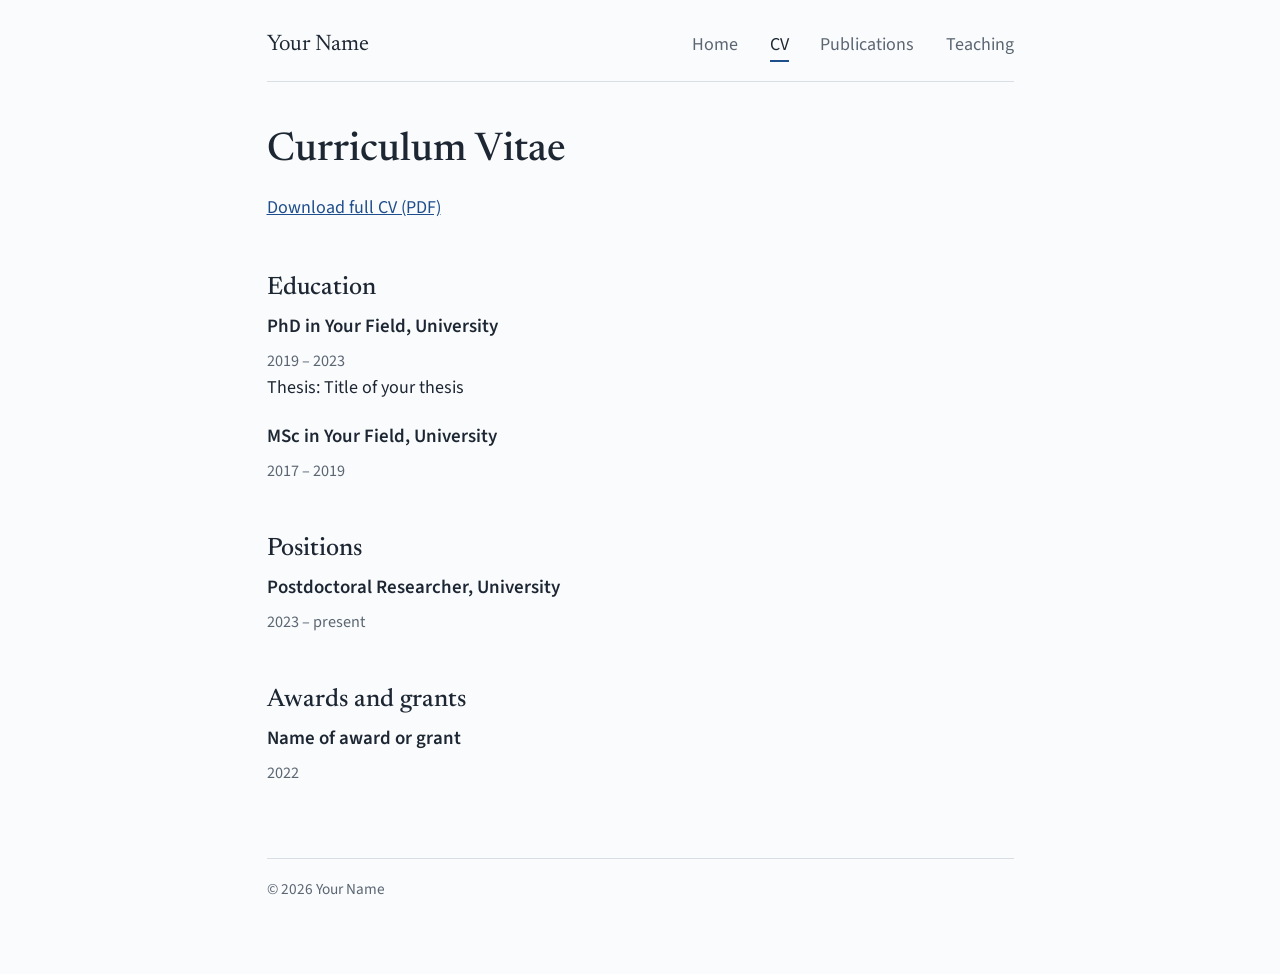
==== cv.html @ 487c5ebc "Files added" ====
<!DOCTYPE html>
<html lang="en">
<head><meta charset="utf-8"><meta name="viewport" content="width=device-width, initial-scale=1"><link rel="preconnect" href="https://fonts.googleapis.com"><link rel="preconnect" href="https://fonts.gstatic.com" crossorigin><link href="https://fonts.googleapis.com/css2?family=Newsreader:wght@400;500&family=Source+Sans+3:wght@400;600&display=swap" rel="stylesheet"><link rel="stylesheet" href="style.css"><title>CV · Your Name</title></head>
<body><div class="wrap">
<header class="site"><a class="name" href="index.html">Your Name</a><a class="nav" href="index.html">Home</a><a class="nav" href="cv.html" aria-current="page">CV</a><a class="nav" href="publications.html">Publications</a><a class="nav" href="teaching.html">Teaching</a></header>
<main>
<h1>Curriculum Vitae</h1>
<p><a href="cv.pdf">Download full CV (PDF)</a></p>
<h2>Education</h2>
<div class="entry"><h3>PhD in Your Field, University</h3><div class="when">2019 – 2023</div><div>Thesis: Title of your thesis</div></div>
<div class="entry"><h3>MSc in Your Field, University</h3><div class="when">2017 – 2019</div></div>
<h2>Positions</h2>
<div class="entry"><h3>Postdoctoral Researcher, University</h3><div class="when">2023 – present</div></div>
<h2>Awards and grants</h2>
<div class="entry"><h3>Name of award or grant</h3><div class="when">2022</div></div>
</main>
<footer>&copy; 2026 Your Name</footer>
</div></body></html>
---- style.css ----
:root{--bg:#fafbfc;--ink:#1d2733;--muted:#5b6673;--line:#d9dee4;--accent:#1f4e8c;--ph:#c9d1da;color-scheme:light}
@media (prefers-color-scheme:dark){:root{--bg:#14181d;--ink:#e6eaee;--muted:#9aa5b1;--line:#2b333c;--accent:#8db6ee;--ph:#2b333c;color-scheme:dark}}
*{box-sizing:border-box}
html{font-size:18px}
body{margin:0;background:var(--bg);color:var(--ink);font-family:"Source Sans 3",system-ui,-apple-system,"Segoe UI",sans-serif;line-height:1.6}
h1,h2,h3{font-family:Newsreader,Georgia,"Times New Roman",serif;font-weight:500;line-height:1.2;margin:0 0 .5em}
h1{font-size:2.2rem}h2{font-size:1.4rem;margin-top:2em}h3{font-size:1.05rem;font-family:inherit;font-weight:600}
a{color:var(--accent)}
a:focus-visible{outline:2px solid var(--accent);outline-offset:3px}
.wrap{max-width:44rem;margin:0 auto;padding:1.5rem 1.25rem 4rem}
header.site{display:flex;flex-wrap:wrap;gap:.5rem 1.75rem;align-items:baseline;padding-bottom:1rem;border-bottom:1px solid var(--line);margin-bottom:2.5rem}
header.site .name{font-family:Newsreader,Georgia,serif;font-size:1.25rem;margin-right:auto;color:var(--ink);text-decoration:none}
header.site a.nav{color:var(--muted);text-decoration:none}
header.site a.nav:hover{color:var(--ink)}
header.site a[aria-current=page]{color:var(--ink);border-bottom:2px solid var(--accent)}
.intro{display:grid;grid-template-columns:12rem 1fr;gap:2rem;align-items:start}
.portrait{width:12rem;height:12rem;object-fit:cover;border-radius:50%;background:var(--ph)}
.role{color:var(--muted);margin-top:-.25rem}
.entry{margin:0 0 1.25rem}
.entry .when{color:var(--muted);font-size:.9rem}
ul.plain{list-style:none;padding:0;margin:0}
footer{margin-top:4rem;padding-top:1rem;border-top:1px solid var(--line);color:var(--muted);font-size:.85rem}
@media (max-width:600px){.intro{grid-template-columns:1fr}.portrait{width:9rem;height:9rem}}
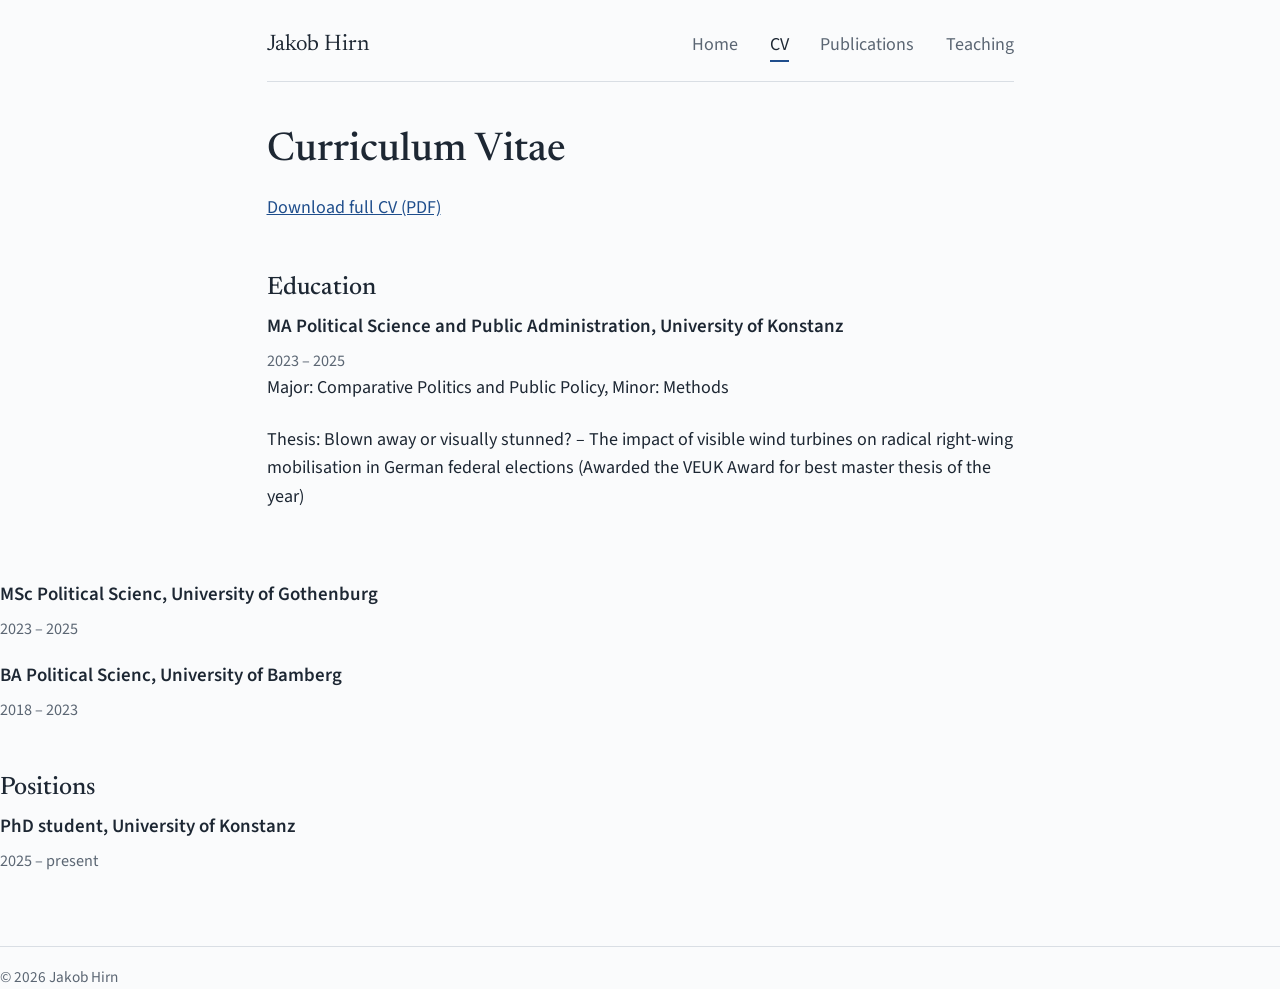
==== commit 8b9fff71: "More adjustments" ====
--- a/cv.html
+++ b/cv.html
@@ -2,17 +2,18 @@
 <html lang="en">
 <head><meta charset="utf-8"><meta name="viewport" content="width=device-width, initial-scale=1"><link rel="preconnect" href="https://fonts.googleapis.com"><link rel="preconnect" href="https://fonts.gstatic.com" crossorigin><link href="https://fonts.googleapis.com/css2?family=Newsreader:wght@400;500&family=Source+Sans+3:wght@400;600&display=swap" rel="stylesheet"><link rel="stylesheet" href="style.css"><title>CV · Your Name</title></head>
 <body><div class="wrap">
-<header class="site"><a class="name" href="index.html">Your Name</a><a class="nav" href="index.html">Home</a><a class="nav" href="cv.html" aria-current="page">CV</a><a class="nav" href="publications.html">Publications</a><a class="nav" href="teaching.html">Teaching</a></header>
+<header class="site"><a class="name" href="index.html">Jakob Hirn</a><a class="nav" href="index.html">Home</a><a class="nav" href="cv.html" aria-current="page">CV</a><a class="nav" href="publications.html">Publications</a><a class="nav" href="teaching.html">Teaching</a></header>
 <main>
 <h1>Curriculum Vitae</h1>
 <p><a href="cv.pdf">Download full CV (PDF)</a></p>
 <h2>Education</h2>
-<div class="entry"><h3>PhD in Your Field, University</h3><div class="when">2019 – 2023</div><div>Thesis: Title of your thesis</div></div>
-<div class="entry"><h3>MSc in Your Field, University</h3><div class="when">2017 – 2019</div></div>
+<div class="entry"><h3>MA Political Science and Public Administration, University of Konstanz </h3><div class="when">2023 – 2025</div>
+  <div>Major: Comparative Politics and Public Policy, Minor: Methods</div></div>
+  <div>Thesis: Blown away or visually stunned? – The impact of visible wind turbines on radical right-wing mobilisation in German federal elections (Awarded the VEUK Award for best master thesis of the year)</div></div>
+<div class="entry"><h3>MSc Political Scienc, University of Gothenburg </h3><div class="when">2023 – 2025</div></div>
+<div class="entry"><h3>BA Political Scienc, University of Bamberg </h3><div class="when">2018 – 2023</div></div> 
 <h2>Positions</h2>
-<div class="entry"><h3>Postdoctoral Researcher, University</h3><div class="when">2023 – present</div></div>
-<h2>Awards and grants</h2>
-<div class="entry"><h3>Name of award or grant</h3><div class="when">2022</div></div>
+<div class="entry"><h3>PhD student, University of Konstanz </h3><div class="when">2025 – present</div></div>
 </main>
-<footer>&copy; 2026 Your Name</footer>
+<footer>&copy; 2026 Jakob Hirn</footer>
 </div></body></html>
--- a/style.css
+++ b/style.css
@@ -20,4 +20,13 @@
 .entry .when{color:var(--muted);font-size:.9rem}
 ul.plain{list-style:none;padding:0;margin:0}
 footer{margin-top:4rem;padding-top:1rem;border-top:1px solid var(--line);color:var(--muted);font-size:.85rem}
-@media (max-width:600px){.intro{grid-template-columns:1fr}.portrait{width:9rem;height:9rem}}
+
+/* Icons under the picture */
+.side{display:flex;flex-direction:column;align-items:center;gap:.75rem;width:12rem}
+.links{display:flex;flex-direction:row;flex-wrap:nowrap;justify-content:center;align-items:center;gap:.6rem}
+.links a{display:inline-flex;color:var(--muted);transition:color .15s}
+.links a:hover{color:var(--accent)}
+.links a:focus-visible{outline:2px solid var(--accent);outline-offset:3px;border-radius:3px}
+.icon{width:.95rem;height:.95rem;flex:none}
+
+@media (max-width:600px){.intro{grid-template-columns:1fr}.portrait{width:9rem;height:9rem}.side{width:9rem}}
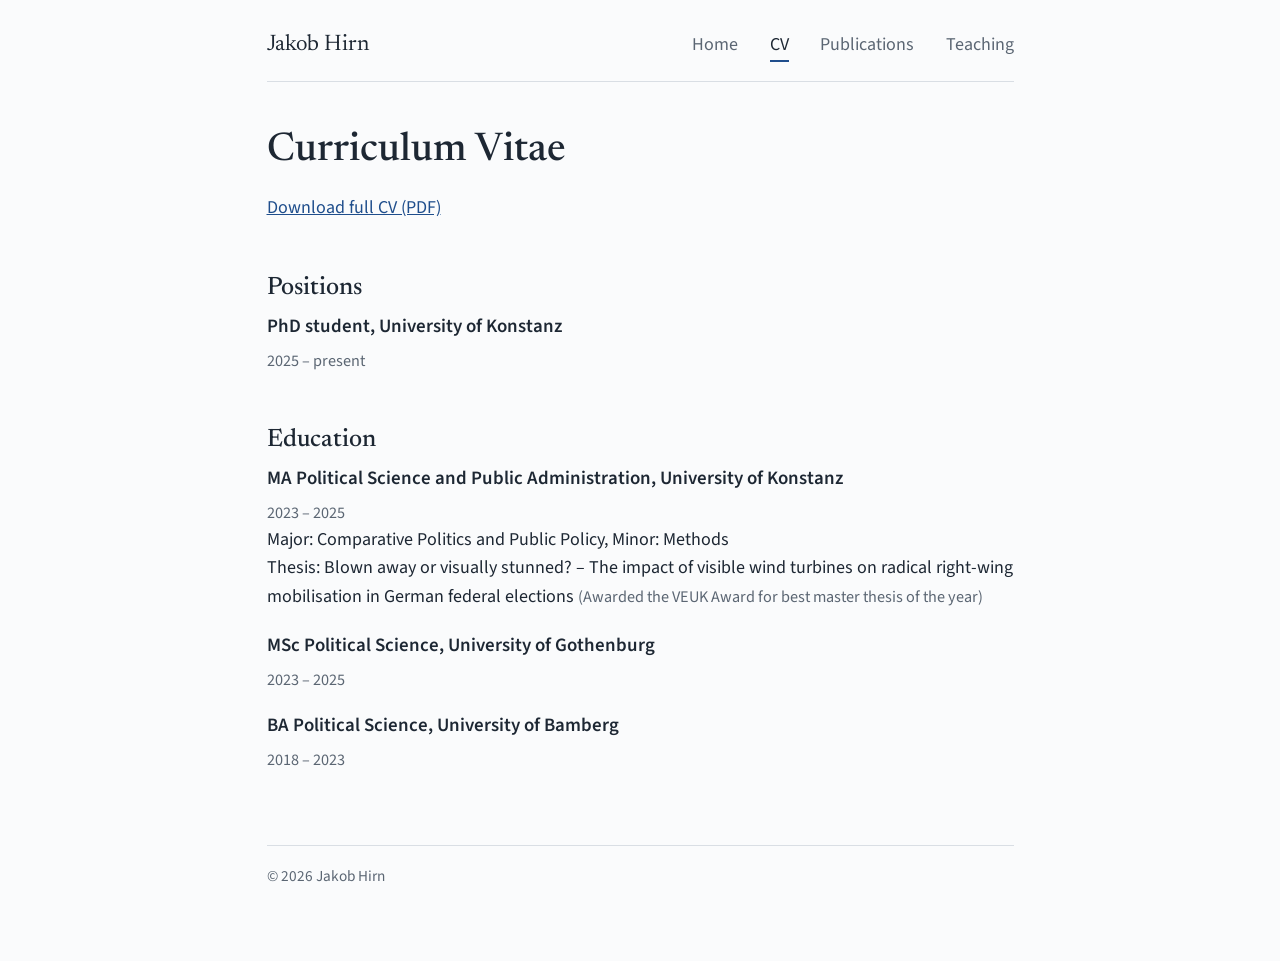
==== commit 48a99a6a: "Adjustments" ====
--- a/cv.html
+++ b/cv.html
@@ -6,14 +6,17 @@
 <main>
 <h1>Curriculum Vitae</h1>
 <p><a href="cv.pdf">Download full CV (PDF)</a></p>
-<h2>Education</h2>
-<div class="entry"><h3>MA Political Science and Public Administration, University of Konstanz </h3><div class="when">2023 – 2025</div>
-  <div>Major: Comparative Politics and Public Policy, Minor: Methods</div></div>
-  <div>Thesis: Blown away or visually stunned? – The impact of visible wind turbines on radical right-wing mobilisation in German federal elections (Awarded the VEUK Award for best master thesis of the year)</div></div>
-<div class="entry"><h3>MSc Political Scienc, University of Gothenburg </h3><div class="when">2023 – 2025</div></div>
-<div class="entry"><h3>BA Political Scienc, University of Bamberg </h3><div class="when">2018 – 2023</div></div> 
 <h2>Positions</h2>
 <div class="entry"><h3>PhD student, University of Konstanz </h3><div class="when">2025 – present</div></div>
+<h2>Education</h2>
+<div class="entry">
+  <h3>MA Political Science and Public Administration, University of Konstanz</h3>
+  <div class="when">2023 – 2025</div>
+  <div>Major: Comparative Politics and Public Policy, Minor: Methods</div>
+  <div>Thesis: Blown away or visually stunned? – The impact of visible wind turbines on radical right-wing mobilisation in German federal elections <span class="note">(Awarded the VEUK Award for best master thesis of the year)</span></div>
+</div>
+<div class="entry"><h3>MSc Political Science, University of Gothenburg</h3><div class="when">2023 – 2025</div></div>
+<div class="entry"><h3>BA Political Science, University of Bamberg</h3><div class="when">2018 – 2023</div></div>
 </main>
 <footer>&copy; 2026 Jakob Hirn</footer>
 </div></body></html>
--- a/style.css
+++ b/style.css
@@ -17,7 +17,7 @@
 .portrait{width:12rem;height:12rem;object-fit:cover;border-radius:50%;background:var(--ph)}
 .role{color:var(--muted);margin-top:-.25rem}
 .entry{margin:0 0 1.25rem}
-.entry .when{color:var(--muted);font-size:.9rem}
+.entry .when,.entry .note{color:var(--muted);font-size:.9rem}
 ul.plain{list-style:none;padding:0;margin:0}
 footer{margin-top:4rem;padding-top:1rem;border-top:1px solid var(--line);color:var(--muted);font-size:.85rem}
 
@@ -28,5 +28,5 @@
 .links a:hover{color:var(--accent)}
 .links a:focus-visible{outline:2px solid var(--accent);outline-offset:3px;border-radius:3px}
 .icon{width:.95rem;height:.95rem;flex:none}
-
+.me{font-weight:600;color:var(--ink);text-decoration:underline;text-decoration-color:var(--accent);text-decoration-thickness:2px;text-underline-offset:3px}
 @media (max-width:600px){.intro{grid-template-columns:1fr}.portrait{width:9rem;height:9rem}.side{width:9rem}}
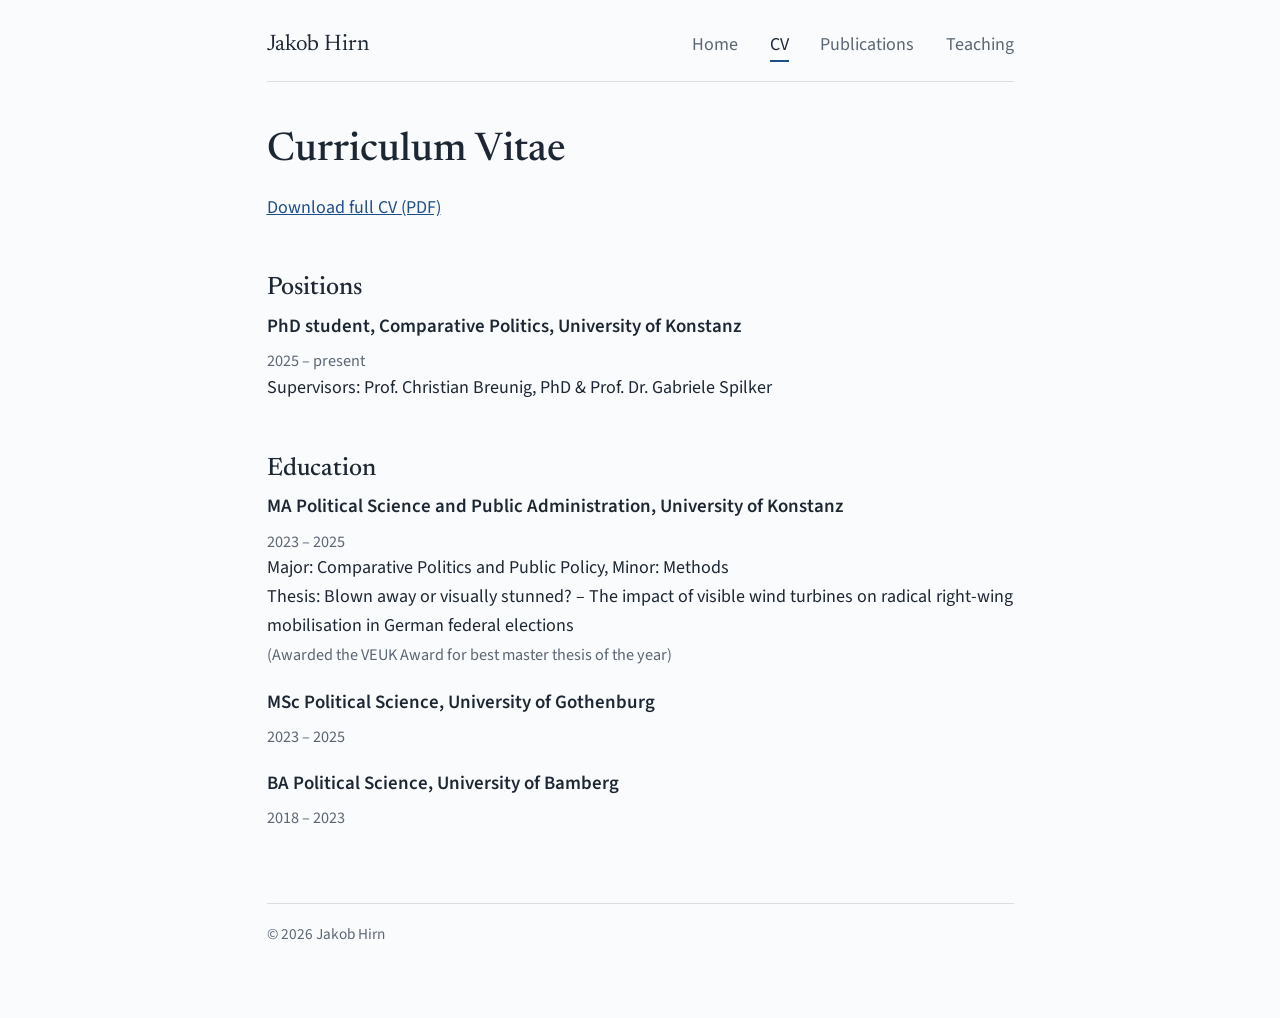
==== commit aa1d08cd: "MOOOORE adjustments" ====
--- a/cv.html
+++ b/cv.html
@@ -1,19 +1,22 @@
 <!DOCTYPE html>
 <html lang="en">
-<head><meta charset="utf-8"><meta name="viewport" content="width=device-width, initial-scale=1"><link rel="preconnect" href="https://fonts.googleapis.com"><link rel="preconnect" href="https://fonts.gstatic.com" crossorigin><link href="https://fonts.googleapis.com/css2?family=Newsreader:wght@400;500&family=Source+Sans+3:wght@400;600&display=swap" rel="stylesheet"><link rel="stylesheet" href="style.css"><title>CV · Your Name</title></head>
+<head><meta charset="utf-8"><meta name="viewport" content="width=device-width, initial-scale=1"><link rel="preconnect" href="https://fonts.googleapis.com"><link rel="preconnect" href="https://fonts.gstatic.com" crossorigin><link href="https://fonts.googleapis.com/css2?family=Newsreader:wght@400;500&family=Source+Sans+3:wght@400;600&display=swap" rel="stylesheet"><link rel="stylesheet" href="style.css"><title>CV · Jakob Hirn</title></head>
 <body><div class="wrap">
 <header class="site"><a class="name" href="index.html">Jakob Hirn</a><a class="nav" href="index.html">Home</a><a class="nav" href="cv.html" aria-current="page">CV</a><a class="nav" href="publications.html">Publications</a><a class="nav" href="teaching.html">Teaching</a></header>
 <main>
 <h1>Curriculum Vitae</h1>
 <p><a href="cv.pdf">Download full CV (PDF)</a></p>
 <h2>Positions</h2>
-<div class="entry"><h3>PhD student, University of Konstanz </h3><div class="when">2025 – present</div></div>
+<div class="entry"><h3>PhD student, Comparative Politics, University of Konstanz </h3><div class="when">2025 – present</div>
+<div> Supervisors: Prof. Christian Breunig, PhD &amp Prof. Dr. Gabriele Spilker
+</div>
 <h2>Education</h2>
 <div class="entry">
   <h3>MA Political Science and Public Administration, University of Konstanz</h3>
   <div class="when">2023 – 2025</div>
   <div>Major: Comparative Politics and Public Policy, Minor: Methods</div>
-  <div>Thesis: Blown away or visually stunned? – The impact of visible wind turbines on radical right-wing mobilisation in German federal elections <span class="note">(Awarded the VEUK Award for best master thesis of the year)</span></div>
+  <div>Thesis: Blown away or visually stunned? – The impact of visible wind turbines on radical right-wing mobilisation in German federal elections </div>
+  <div><span class="note">(Awarded the VEUK Award for best master thesis of the year)</span></div>
 </div>
 <div class="entry"><h3>MSc Political Science, University of Gothenburg</h3><div class="when">2023 – 2025</div></div>
 <div class="entry"><h3>BA Political Science, University of Bamberg</h3><div class="when">2018 – 2023</div></div>
--- a/style.css
+++ b/style.css
@@ -29,4 +29,5 @@
 .links a:focus-visible{outline:2px solid var(--accent);outline-offset:3px;border-radius:3px}
 .icon{width:.95rem;height:.95rem;flex:none}
 .me{font-weight:600;color:var(--ink);text-decoration:underline;text-decoration-color:var(--accent);text-decoration-thickness:2px;text-underline-offset:3px}
+
 @media (max-width:600px){.intro{grid-template-columns:1fr}.portrait{width:9rem;height:9rem}.side{width:9rem}}
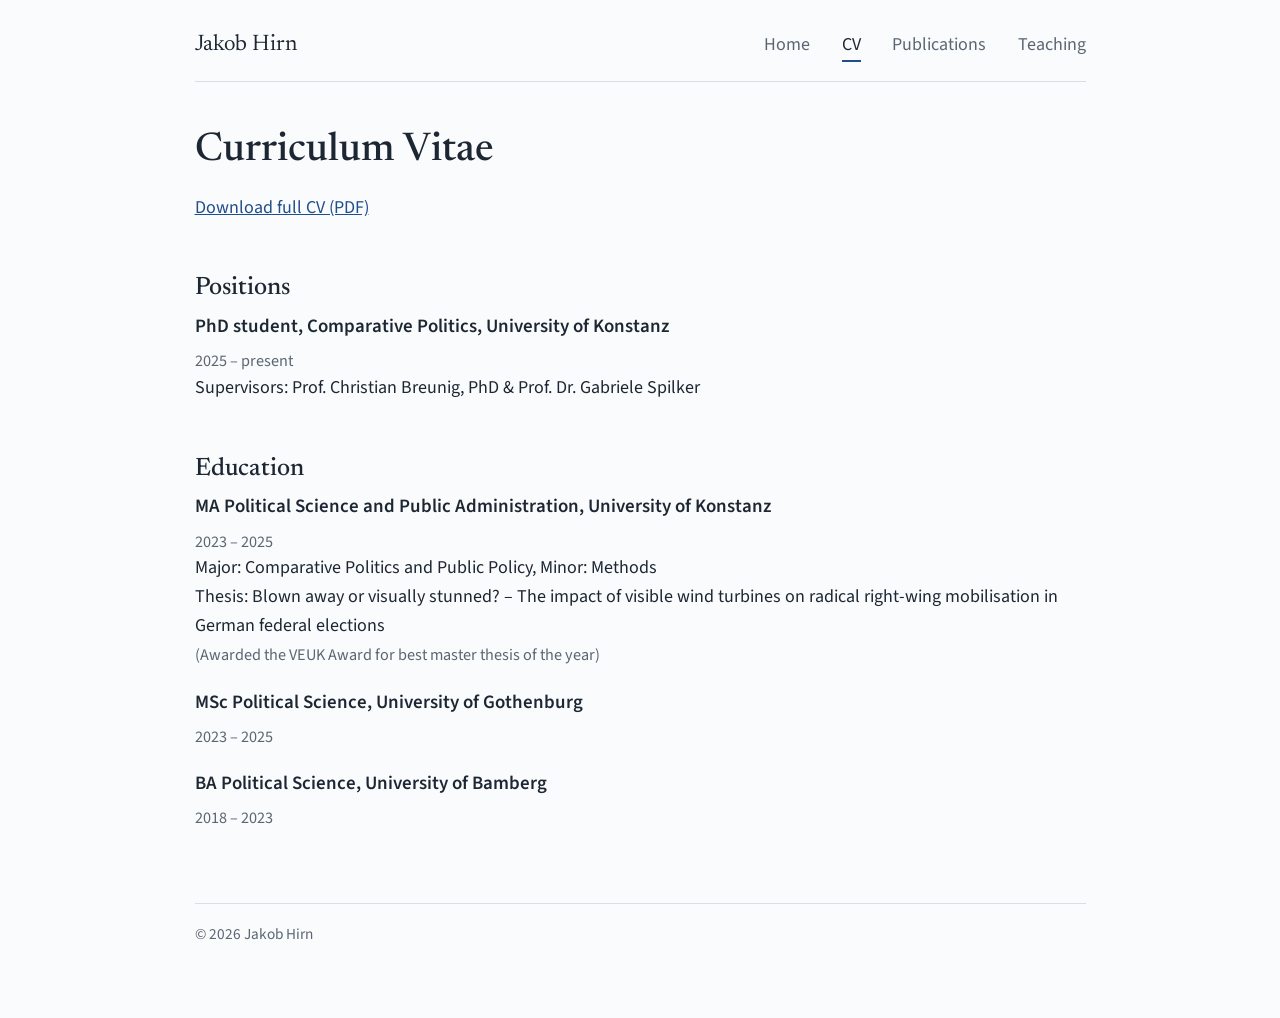
==== commit 1fd06ad8: "added cv file" ====
--- a/cv.html
+++ b/cv.html
@@ -5,7 +5,7 @@
 <header class="site"><a class="name" href="index.html">Jakob Hirn</a><a class="nav" href="index.html">Home</a><a class="nav" href="cv.html" aria-current="page">CV</a><a class="nav" href="publications.html">Publications</a><a class="nav" href="teaching.html">Teaching</a></header>
 <main>
 <h1>Curriculum Vitae</h1>
-<p><a href="cv.pdf">Download full CV (PDF)</a></p>
+<p><a href="Academic_CV_Hirn.pdf">Download full CV (PDF)</a></p>
 <h2>Positions</h2>
 <div class="entry"><h3>PhD student, Comparative Politics, University of Konstanz </h3><div class="when">2025 – present</div>
 <div> Supervisors: Prof. Christian Breunig, PhD &amp Prof. Dr. Gabriele Spilker
--- a/style.css
+++ b/style.css
@@ -7,14 +7,14 @@
 h1{font-size:2.2rem}h2{font-size:1.4rem;margin-top:2em}h3{font-size:1.05rem;font-family:inherit;font-weight:600}
 a{color:var(--accent)}
 a:focus-visible{outline:2px solid var(--accent);outline-offset:3px}
-.wrap{max-width:44rem;margin:0 auto;padding:1.5rem 1.25rem 4rem}
+.wrap{max-width:52rem;margin:0 auto;padding:1.5rem 1.25rem 4rem}
 header.site{display:flex;flex-wrap:wrap;gap:.5rem 1.75rem;align-items:baseline;padding-bottom:1rem;border-bottom:1px solid var(--line);margin-bottom:2.5rem}
 header.site .name{font-family:Newsreader,Georgia,serif;font-size:1.25rem;margin-right:auto;color:var(--ink);text-decoration:none}
 header.site a.nav{color:var(--muted);text-decoration:none}
 header.site a.nav:hover{color:var(--ink)}
 header.site a[aria-current=page]{color:var(--ink);border-bottom:2px solid var(--accent)}
-.intro{display:grid;grid-template-columns:12rem 1fr;gap:2rem;align-items:start}
-.portrait{width:12rem;height:12rem;object-fit:cover;border-radius:50%;background:var(--ph)}
+.intro{display:grid;grid-template-columns:14rem 1fr;gap:2rem;align-items:start}
+.portrait{width:14rem;height:14rem;object-fit:cover;border-radius:4px;background:var(--ph)}
 .role{color:var(--muted);margin-top:-.25rem}
 .entry{margin:0 0 1.25rem}
 .entry .when,.entry .note{color:var(--muted);font-size:.9rem}
@@ -22,7 +22,7 @@
 footer{margin-top:4rem;padding-top:1rem;border-top:1px solid var(--line);color:var(--muted);font-size:.85rem}
 
 /* Icons under the picture */
-.side{display:flex;flex-direction:column;align-items:center;gap:.75rem;width:12rem}
+.side{display:flex;flex-direction:column;align-items:center;gap:.75rem;width:14rem}
 .links{display:flex;flex-direction:row;flex-wrap:nowrap;justify-content:center;align-items:center;gap:.6rem}
 .links a{display:inline-flex;color:var(--muted);transition:color .15s}
 .links a:hover{color:var(--accent)}
